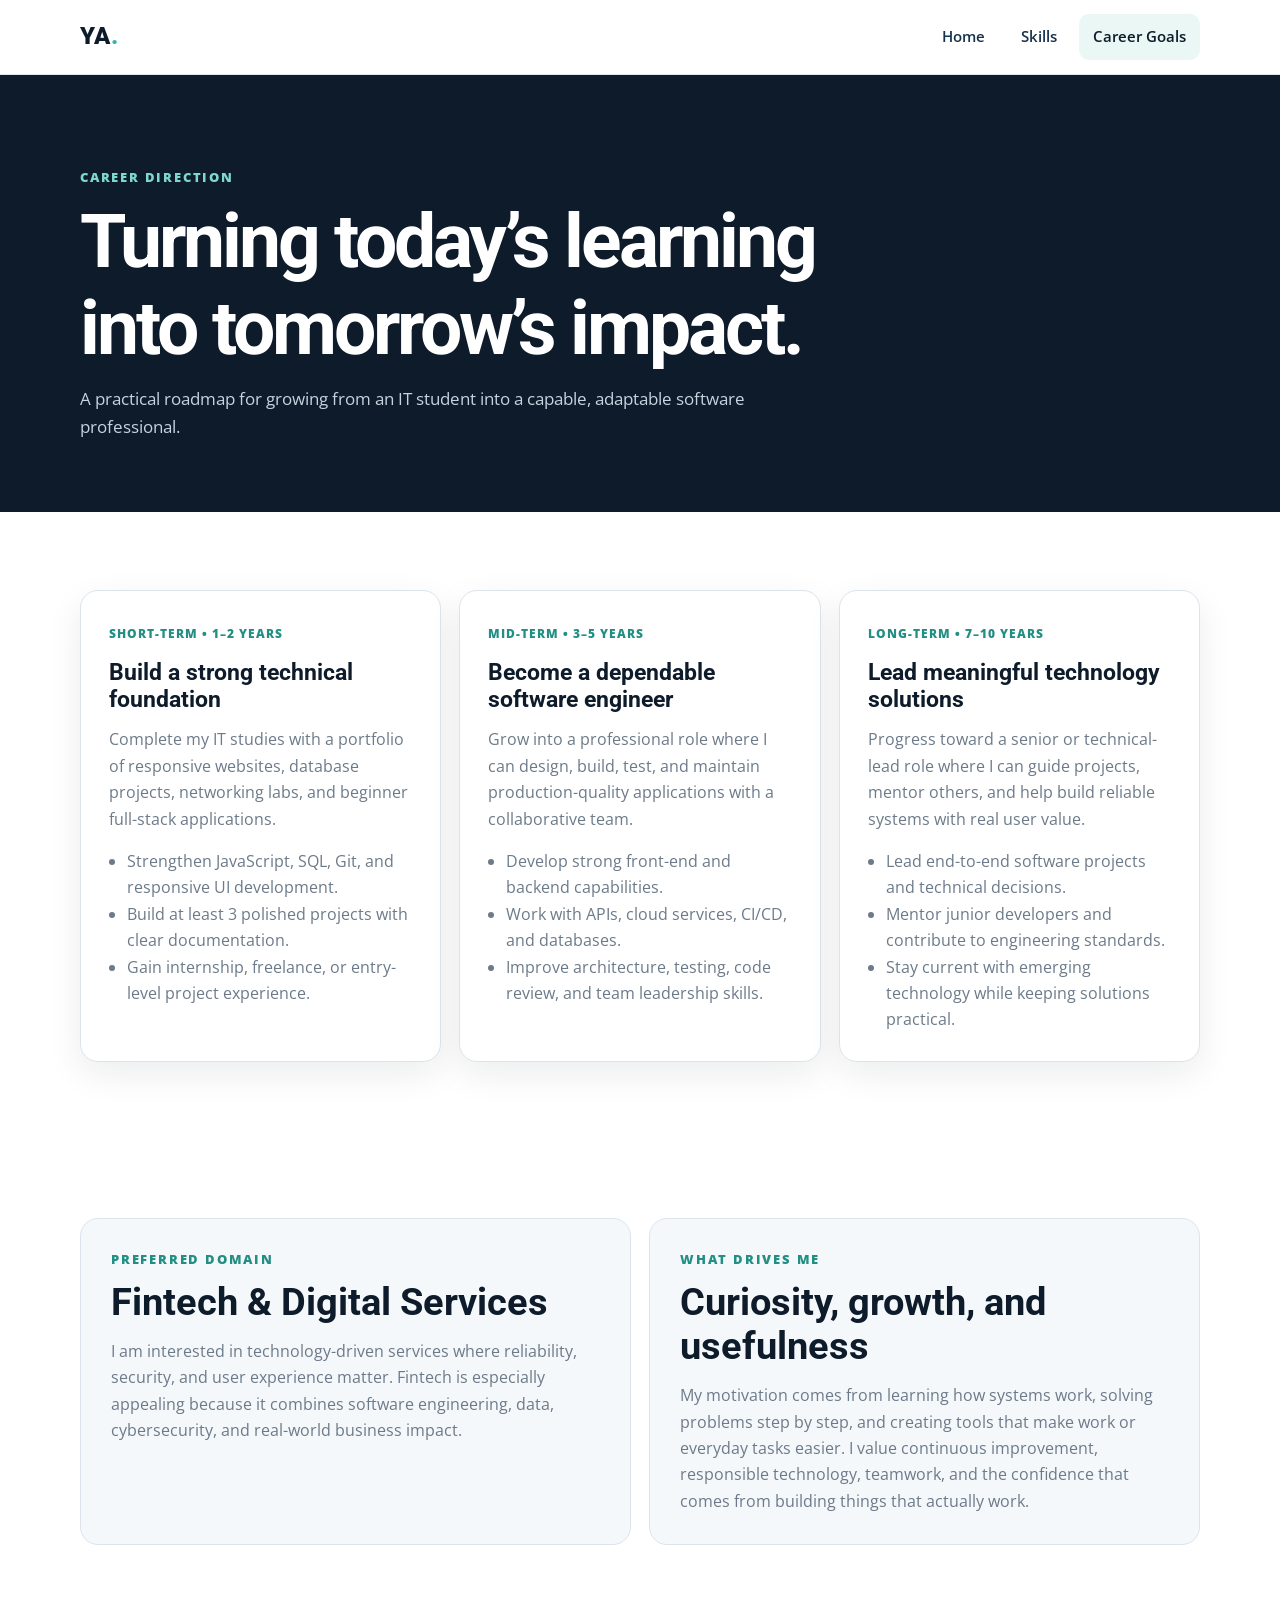
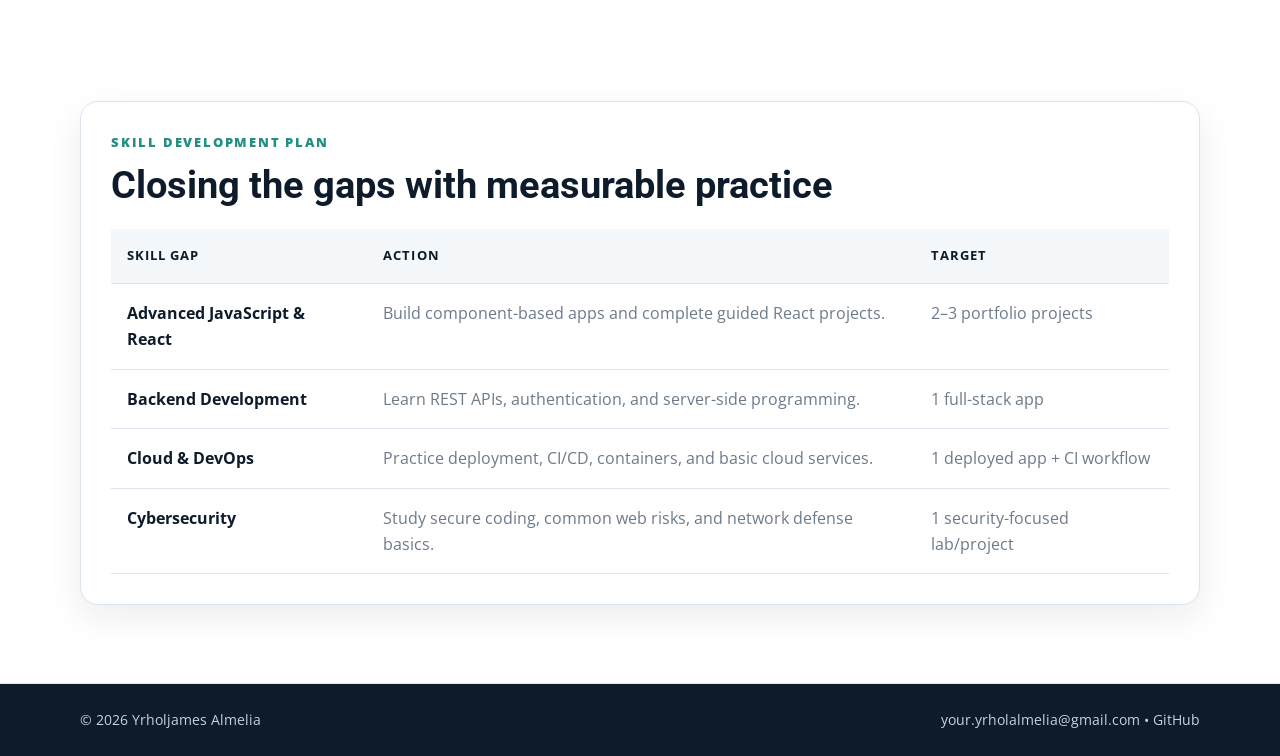
==== career-goals.html @ 5f282bfc "Add files via upload" ====
<!DOCTYPE html>
<html lang="en">
<head>
  <meta charset="UTF-8" />
  <meta name="viewport" content="width=device-width, initial-scale=1.0" />
  <meta name="description" content="Career goals and skill development plan for Yrholjames Almelia." />
  <title>Yrholjames Almelia | Career Goals</title>
  <link rel="preconnect" href="https://fonts.googleapis.com" />
  <link rel="preconnect" href="https://fonts.gstatic.com" crossorigin />
  <link href="https://fonts.googleapis.com/css2?family=Open+Sans:wght@400;500;600;700&family=Roboto:wght@700;900&display=swap" rel="stylesheet" />
  <link rel="stylesheet" href="styles.css" />
</head>
<body>
  <header class="site-header">
    <nav class="navbar container" aria-label="Main navigation">
      <a class="brand" href="index.html">YA<span>.</span></a>
      <button class="menu-toggle" type="button" aria-expanded="false" aria-controls="nav-links">Menu</button>
      <div class="nav-links" id="nav-links">
        <a href="index.html">Home</a>
        <a href="skills.html">Skills</a>
        <a class="active" href="career-goals.html">Career Goals</a>
      </div>
    </nav>
  </header>

  <main>
    <section class="page-hero">
      <div class="container">
        <p class="eyebrow">Career Direction</p>
        <h1>Turning today’s learning into tomorrow’s impact.</h1>
        <p>A practical roadmap for growing from an IT student into a capable, adaptable software professional.</p>
      </div>
    </section>

    <section class="container section-space">
      <div class="goal-timeline">
        <article class="goal-card">
          <span class="goal-time">Short-Term • 1–2 Years</span>
          <h2>Build a strong technical foundation</h2>
          <p>Complete my IT studies with a portfolio of responsive websites, database projects, networking labs, and beginner full-stack applications.</p>
          <ul>
            <li>Strengthen JavaScript, SQL, Git, and responsive UI development.</li>
            <li>Build at least 3 polished projects with clear documentation.</li>
            <li>Gain internship, freelance, or entry-level project experience.</li>
          </ul>
        </article>

        <article class="goal-card">
          <span class="goal-time">Mid-Term • 3–5 Years</span>
          <h2>Become a dependable software engineer</h2>
          <p>Grow into a professional role where I can design, build, test, and maintain production-quality applications with a collaborative team.</p>
          <ul>
            <li>Develop strong front-end and backend capabilities.</li>
            <li>Work with APIs, cloud services, CI/CD, and databases.</li>
            <li>Improve architecture, testing, code review, and team leadership skills.</li>
          </ul>
        </article>

        <article class="goal-card">
          <span class="goal-time">Long-Term • 7–10 Years</span>
          <h2>Lead meaningful technology solutions</h2>
          <p>Progress toward a senior or technical-lead role where I can guide projects, mentor others, and help build reliable systems with real user value.</p>
          <ul>
            <li>Lead end-to-end software projects and technical decisions.</li>
            <li>Mentor junior developers and contribute to engineering standards.</li>
            <li>Stay current with emerging technology while keeping solutions practical.</li>
          </ul>
        </article>
      </div>
    </section>

    <section class="container section-space">
      <div class="two-panel">
        <article class="info-panel">
          <p class="eyebrow">Preferred Domain</p>
          <h2>Fintech &amp; Digital Services</h2>
          <p>
            I am interested in technology-driven services where reliability, security, and user experience matter.
            Fintech is especially appealing because it combines software engineering, data, cybersecurity, and real-world business impact.
          </p>
        </article>
        <article class="info-panel">
          <p class="eyebrow">What Drives Me</p>
          <h2>Curiosity, growth, and usefulness</h2>
          <p>
            My motivation comes from learning how systems work, solving problems step by step, and creating tools that make work or everyday tasks easier.
            I value continuous improvement, responsible technology, teamwork, and the confidence that comes from building things that actually work.
          </p>
        </article>
      </div>
    </section>

    <section class="container section-space">
      <div class="development-plan">
        <div class="section-heading">
          <p class="eyebrow">Skill Development Plan</p>
          <h2>Closing the gaps with measurable practice</h2>
        </div>
        <div class="plan-table-wrap">
          <table>
            <thead>
              <tr><th>Skill Gap</th><th>Action</th><th>Target</th></tr>
            </thead>
            <tbody>
              <tr><td>Advanced JavaScript &amp; React</td><td>Build component-based apps and complete guided React projects.</td><td>2–3 portfolio projects</td></tr>
              <tr><td>Backend Development</td><td>Learn REST APIs, authentication, and server-side programming.</td><td>1 full-stack app</td></tr>
              <tr><td>Cloud &amp; DevOps</td><td>Practice deployment, CI/CD, containers, and basic cloud services.</td><td>1 deployed app + CI workflow</td></tr>
              <tr><td>Cybersecurity</td><td>Study secure coding, common web risks, and network defense basics.</td><td>1 security-focused lab/project</td></tr>
            </tbody>
          </table>
        </div>
      </div>
    </section>
  </main>

  <footer class="site-footer">
    <div class="container footer-inner">
      <p>© 2026 Yrholjames Almelia</p>
      <p><a href="mailto:your.yrholalmelia@gmail.com">your.yrholalmelia@gmail.com</a> • <a href="https://github.com/yrholalmelia" target="_blank" rel="noopener noreferrer">GitHub</a></p>
    </div>
  </footer>

  <script src="script.js"></script>
</body>
</html>
---- styles.css ----
/* =========================================
   Portfolio Global Styles
   Easy to update for future project phases.
   ========================================= */

:root {
  --navy: #0d1b2a;
  --navy-2: #17324d;
  --white: #ffffff;
  --accent: #2fb7a8;
  --accent-dark: #238f84;
  --text: #263445;
  --muted: #6c7a89;
  --line: #dbe4ec;
  --surface: #f5f8fb;
  --shadow: 0 12px 35px rgba(13, 27, 42, 0.08);
  --radius: 18px;
}

* { box-sizing: border-box; }
html { scroll-behavior: smooth; }
body {
  margin: 0;
  font-family: "Open Sans", Arial, sans-serif;
  color: var(--text);
  background: var(--white);
  line-height: 1.65;
}
a { color: inherit; text-decoration: none; }
img { max-width: 100%; display: block; }

.container {
  width: min(1120px, calc(100% - 40px));
  margin: 0 auto;
}

.site-header {
  position: sticky;
  top: 0;
  z-index: 50;
  background: rgba(255, 255, 255, 0.97);
  border-bottom: 1px solid var(--line);
  backdrop-filter: blur(8px);
}

.navbar {
  min-height: 74px;
  display: flex;
  align-items: center;
  justify-content: space-between;
  gap: 24px;
}

.brand {
  font-family: "Roboto", sans-serif;
  font-size: 1.5rem;
  font-weight: 900;
  letter-spacing: 0.04em;
  color: var(--navy);
}
.brand span { color: var(--accent); }

.nav-links { display: flex; align-items: center; gap: 8px; }
.nav-links a {
  padding: 10px 14px;
  border-radius: 10px;
  font-size: 0.95rem;
  font-weight: 600;
  color: var(--navy-2);
}
.nav-links a:hover,
.nav-links a.active {
  color: var(--navy);
  background: #eaf7f5;
}

.menu-toggle {
  display: none;
  border: 1px solid var(--line);
  background: var(--white);
  color: var(--navy);
  border-radius: 10px;
  padding: 9px 12px;
  font-weight: 700;
  cursor: pointer;
}

h1, h2, h3 { margin: 0 0 14px; color: var(--navy); line-height: 1.15; }
h1, h2 { font-family: "Roboto", sans-serif; }
h1 { font-size: clamp(2.5rem, 7vw, 4.7rem); letter-spacing: -0.04em; }
h2 { font-size: clamp(1.7rem, 3vw, 2.4rem); }
p { margin: 0 0 16px; }

.eyebrow {
  margin-bottom: 10px;
  color: var(--accent-dark);
  font-size: 0.8rem;
  font-weight: 800;
  text-transform: uppercase;
  letter-spacing: 0.14em;
}

.section-space { padding: 78px 0; }

.hero {
  display: grid;
  grid-template-columns: minmax(0, 1.7fr) minmax(260px, 0.8fr);
  align-items: center;
  gap: 70px;
  min-height: 650px;
}

.hero-tagline {
  max-width: 720px;
  color: var(--navy-2);
  font-size: clamp(1.1rem, 2vw, 1.35rem);
  font-weight: 700;
}
.hero-intro { max-width: 700px; color: var(--muted); font-size: 1.05rem; }
.hero-actions { display: flex; flex-wrap: wrap; gap: 12px; margin-top: 28px; }

.btn {
  display: inline-flex;
  align-items: center;
  justify-content: center;
  min-height: 48px;
  padding: 0 18px;
  border-radius: 12px;
  font-weight: 700;
  border: 1px solid transparent;
  transition: transform 0.2s ease, background 0.2s ease;
}
.btn:hover { transform: translateY(-2px); }
.btn-primary { color: var(--white); background: var(--navy); }
.btn-primary:hover { background: var(--navy-2); }
.btn-secondary { color: var(--navy); border-color: var(--line); background: var(--white); }
.btn-secondary:hover { background: var(--surface); }

.profile-card {
  padding: 28px;
  text-align: center;
  border: 1px solid var(--line);
  border-radius: var(--radius);
  background: var(--surface);
  box-shadow: var(--shadow);
}
.profile-photo {
  width: 190px;
  height: 190px;
  margin: 0 auto 18px;
  display: grid;
  place-items: center;
  border-radius: 50%;
  color: var(--white);
  background: var(--navy);
  font-family: "Roboto", sans-serif;
  font-size: 3.2rem;
  font-weight: 900;
  border: 8px solid var(--white);
  box-shadow: 0 8px 25px rgba(13, 27, 42, 0.16);
}
.profile-label { margin-bottom: 4px; font-weight: 800; color: var(--navy); }
.profile-note { margin: 0; color: var(--muted); font-size: 0.9rem; }

.contact-strip { border-top: 1px solid var(--line); border-bottom: 1px solid var(--line); background: var(--surface); }
.contact-grid { display: grid; grid-template-columns: repeat(3, 1fr); }
.contact-grid a { padding: 24px; border-right: 1px solid var(--line); }
.contact-grid a:last-child { border-right: 0; }
.contact-grid a:hover { background: #edf2f6; }
.contact-title { display: block; margin-bottom: 5px; color: var(--accent-dark); font-size: 0.8rem; font-weight: 800; text-transform: uppercase; letter-spacing: 0.1em; }

.intro-section { border-bottom: 1px solid var(--line); }
.section-heading { margin-bottom: 22px; }
.two-column { display: grid; grid-template-columns: repeat(2, minmax(0, 1fr)); gap: 40px; color: var(--muted); }

.page-hero {
  padding: 92px 0 72px;
  background: var(--navy);
  color: #d8e7f4;
}
.page-hero h1 { max-width: 850px; color: var(--white); }
.page-hero p:last-child { max-width: 760px; margin: 0; color: #c6d3df; font-size: 1.05rem; }
.page-hero .eyebrow { color: #7dd8cb; }

.skills-grid { display: grid; grid-template-columns: repeat(2, minmax(0, 1fr)); gap: 20px; }
.skill-category {
  padding: 24px;
  border: 1px solid var(--line);
  border-radius: var(--radius);
  background: var(--white);
  box-shadow: var(--shadow);
}
.skill-category h2 { font-size: 1.35rem; margin-bottom: 20px; }
.skill-item + .skill-item { margin-top: 22px; padding-top: 22px; border-top: 1px solid var(--line); }
.skill-head { display: flex; align-items: center; justify-content: space-between; gap: 12px; }
.badge {
  flex: 0 0 auto;
  padding: 4px 9px;
  border-radius: 999px;
  background: #eef2f6;
  color: var(--navy-2);
  font-size: 0.72rem;
  font-weight: 800;
}
.badge-intermediate, .badge-proficient { background: #e2f5f2; color: #186b63; }
.badge-beginner { background: #eef3f9; color: #31516e; }
.badge-novice { background: #f0f1f3; color: #5d6874; }
.progress { height: 8px; margin: 9px 0 10px; overflow: hidden; border-radius: 999px; background: #e9eef2; }
.progress span { display: block; height: 100%; border-radius: inherit; background: var(--accent); }
.skill-item p { margin: 0; color: var(--muted); font-size: 0.92rem; }

.gap-panel {
  padding: 34px;
  border-radius: var(--radius);
  background: var(--navy);
  color: #dbe7f0;
}
.gap-panel h2 { color: var(--white); }
.gap-panel > p:not(.eyebrow) { max-width: 760px; color: #c4d1dc; }
.gap-grid { display: grid; grid-template-columns: repeat(2, 1fr); gap: 16px; margin-top: 26px; }
.gap-grid > div { padding: 18px; border: 1px solid rgba(255,255,255,0.12); border-radius: 14px; background: rgba(255,255,255,0.05); }
.gap-grid strong { display: block; margin-bottom: 4px; color: var(--white); }
.gap-grid span { display: block; color: #c4d1dc; font-size: 0.92rem; }

.goal-timeline { display: grid; grid-template-columns: repeat(3, 1fr); gap: 18px; }
.goal-card { position: relative; padding: 28px; border: 1px solid var(--line); border-radius: var(--radius); background: var(--white); box-shadow: var(--shadow); }
.goal-time { display: inline-block; margin-bottom: 14px; color: var(--accent-dark); font-size: 0.78rem; font-weight: 800; letter-spacing: 0.08em; text-transform: uppercase; }
.goal-card h2 { font-size: 1.45rem; }
.goal-card p, .goal-card li { color: var(--muted); }
.goal-card ul { margin: 16px 0 0; padding-left: 18px; }

.two-panel { display: grid; grid-template-columns: repeat(2, 1fr); gap: 18px; }
.info-panel { padding: 30px; border: 1px solid var(--line); border-radius: var(--radius); background: var(--surface); }
.info-panel p:last-child { margin: 0; color: var(--muted); }

.development-plan { padding: 30px; border: 1px solid var(--line); border-radius: var(--radius); background: var(--white); box-shadow: var(--shadow); }
.plan-table-wrap { overflow-x: auto; }
table { width: 100%; min-width: 720px; border-collapse: collapse; }
th, td { padding: 16px; text-align: left; vertical-align: top; border-bottom: 1px solid var(--line); }
th { color: var(--navy); font-size: 0.82rem; text-transform: uppercase; letter-spacing: 0.08em; background: var(--surface); }
td { color: var(--muted); }
td:first-child { color: var(--navy); font-weight: 700; }

.site-footer { border-top: 1px solid var(--line); background: var(--navy); color: #c6d3df; }
.footer-inner { display: flex; justify-content: space-between; gap: 24px; padding: 24px 0; font-size: 0.9rem; }
.footer-inner p { margin: 0; }
.footer-inner a:hover { color: var(--white); }

@media (max-width: 900px) {
  .hero { grid-template-columns: 1fr; gap: 38px; min-height: auto; padding-top: 60px; }
  .profile-card { max-width: 340px; }
  .skills-grid, .goal-timeline { grid-template-columns: 1fr; }
}

@media (max-width: 720px) {
  .container { width: min(100% - 28px, 1120px); }
  .navbar { min-height: 68px; }
  .menu-toggle { display: block; }
  .nav-links {
    display: none;
    position: absolute;
    top: 68px;
    left: 14px;
    right: 14px;
    flex-direction: column;
    align-items: stretch;
    padding: 8px;
    border: 1px solid var(--line);
    border-radius: 14px;
    background: var(--white);
    box-shadow: var(--shadow);
  }
  .nav-links.open { display: flex; }
  .nav-links a { width: 100%; }
  .section-space { padding: 58px 0; }
  .contact-grid, .two-column, .gap-grid, .two-panel { grid-template-columns: 1fr; }
  .contact-grid a { border-right: 0; border-bottom: 1px solid var(--line); }
  .contact-grid a:last-child { border-bottom: 0; }
  .page-hero { padding: 66px 0 54px; }
  .footer-inner { flex-direction: column; }
}

@media (max-width: 480px) {
  h1 { font-size: 2.5rem; }
  .profile-photo { width: 150px; height: 150px; font-size: 2.5rem; }
  .skill-head { align-items: flex-start; flex-direction: column; }
  .gap-panel, .development-plan, .info-panel, .goal-card, .skill-category { padding: 22px; }
}
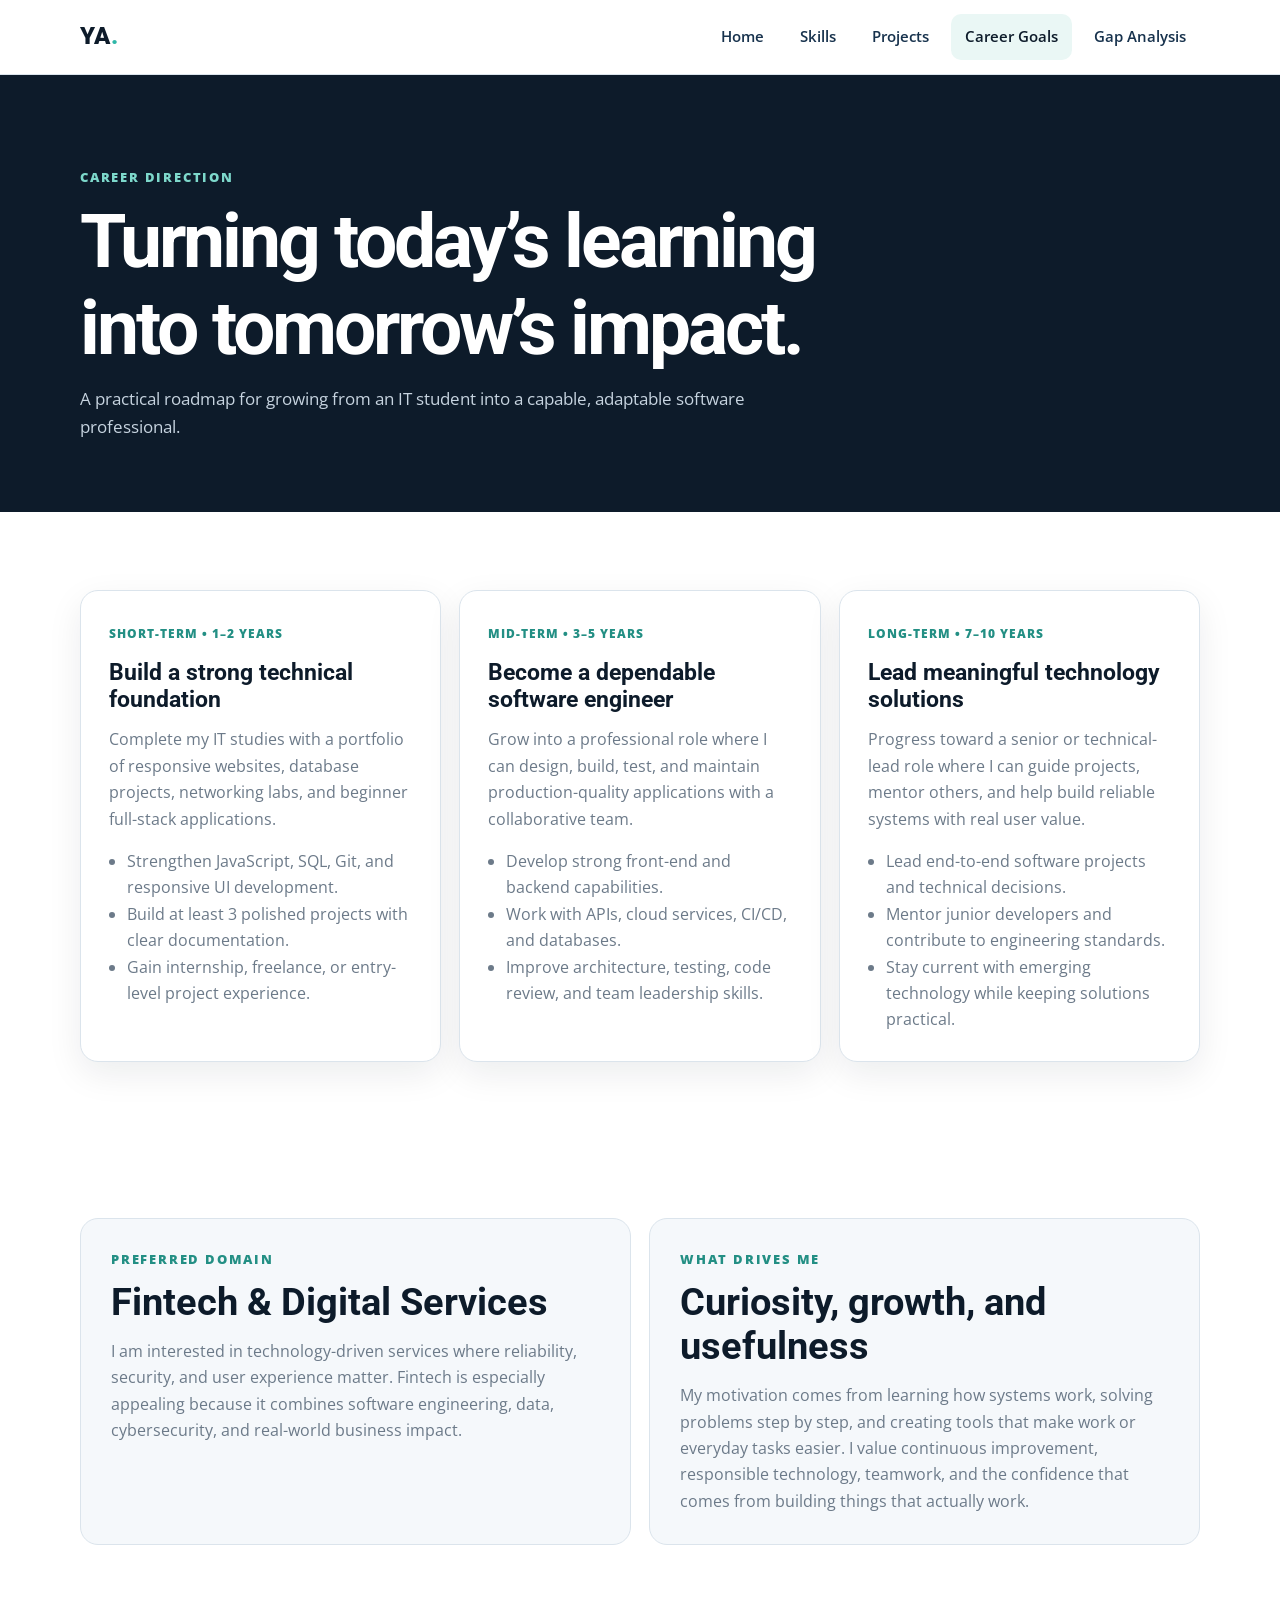
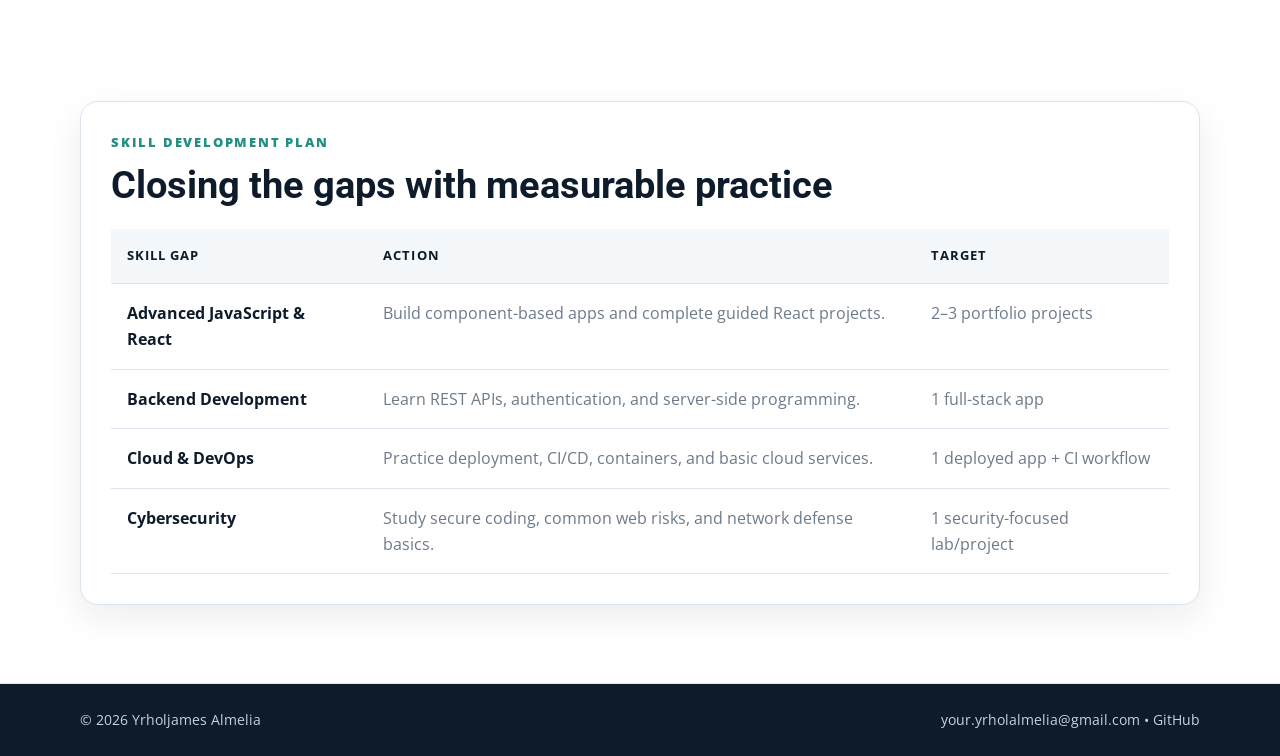
==== commit 9e364161: "Update career-goals.html" ====
--- a/career-goals.html
+++ b/career-goals.html
@@ -18,7 +18,9 @@
       <div class="nav-links" id="nav-links">
         <a href="index.html">Home</a>
         <a href="skills.html">Skills</a>
+        <a href="projects.html">Projects</a>
         <a class="active" href="career-goals.html">Career Goals</a>
+        <a href="gap-analysis.html">Gap Analysis</a>
       </div>
     </nav>
   </header>
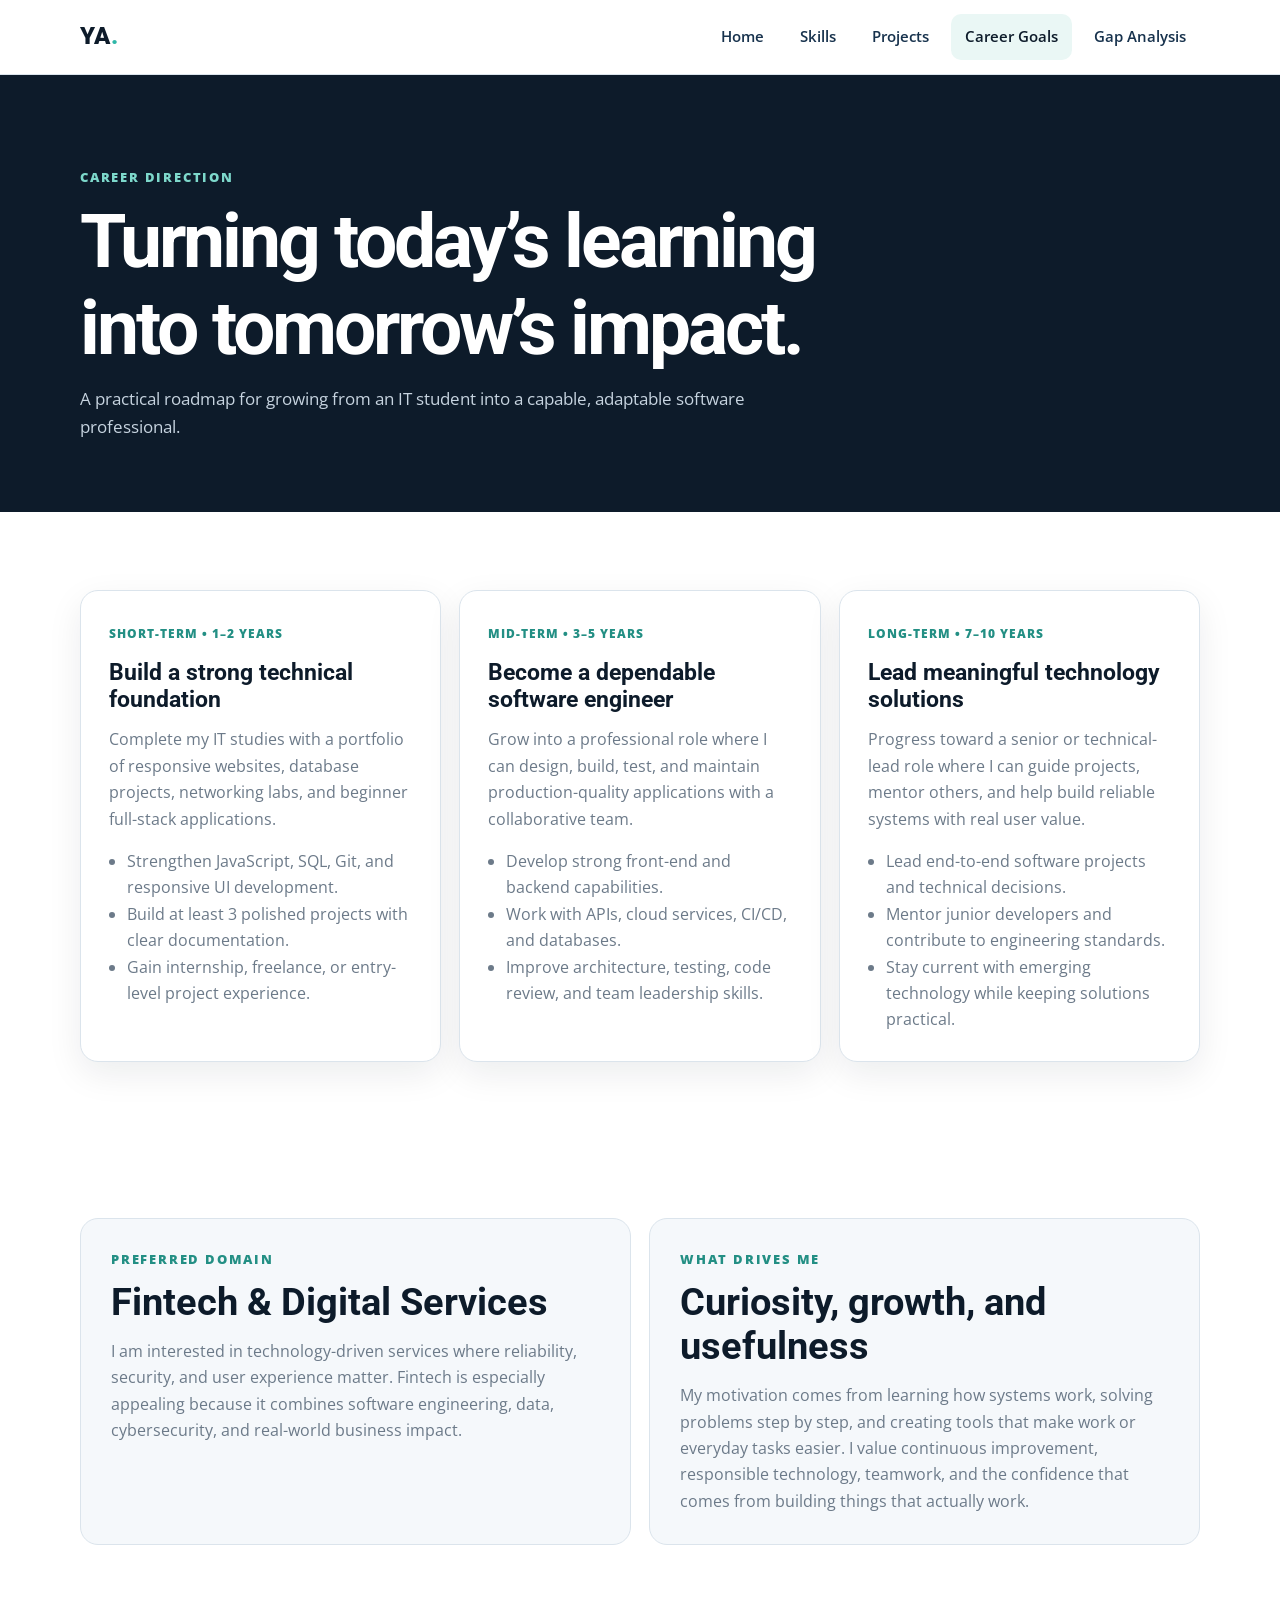
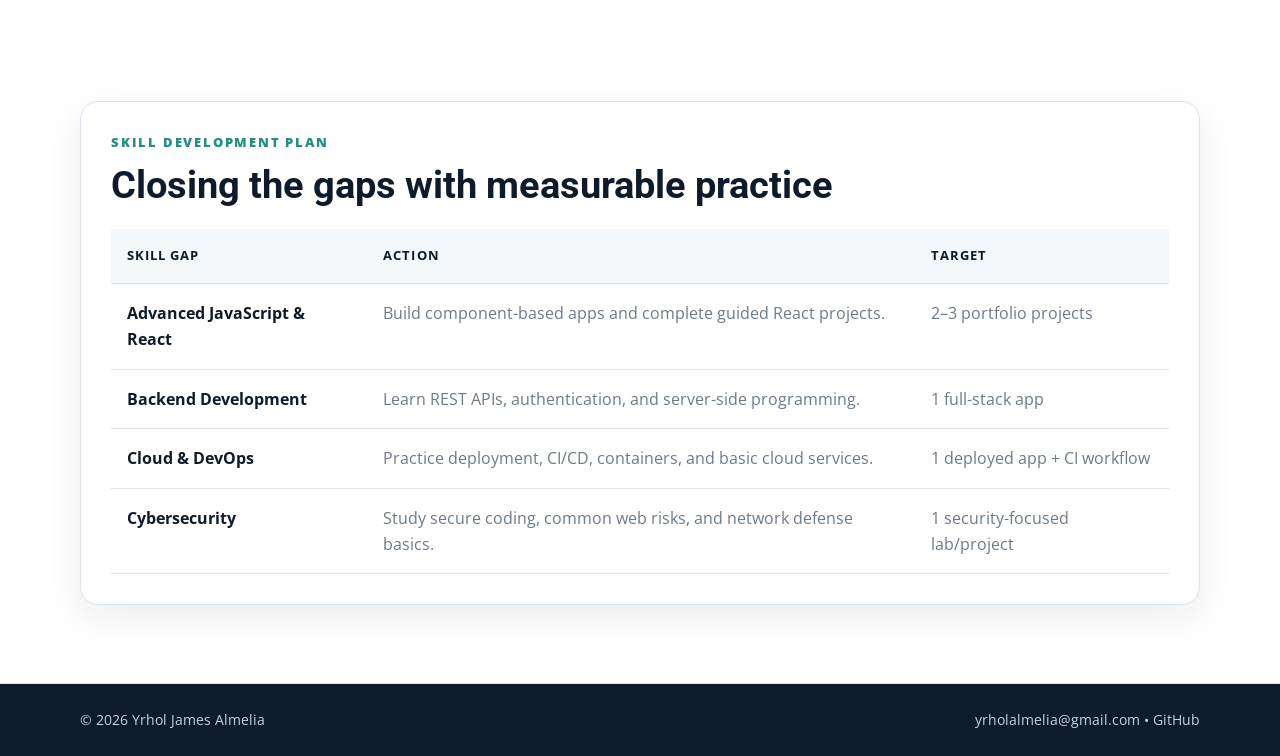
==== commit b948a3f3: "Update career-goals.html" ====
--- a/career-goals.html
+++ b/career-goals.html
@@ -4,7 +4,7 @@
   <meta charset="UTF-8" />
   <meta name="viewport" content="width=device-width, initial-scale=1.0" />
   <meta name="description" content="Career goals and skill development plan for Yrholjames Almelia." />
-  <title>Yrholjames Almelia | Career Goals</title>
+  <title>Yrhol James Almelia | Career Goals</title>
   <link rel="preconnect" href="https://fonts.googleapis.com" />
   <link rel="preconnect" href="https://fonts.gstatic.com" crossorigin />
   <link href="https://fonts.googleapis.com/css2?family=Open+Sans:wght@400;500;600;700&family=Roboto:wght@700;900&display=swap" rel="stylesheet" />
@@ -117,8 +117,8 @@
 
   <footer class="site-footer">
     <div class="container footer-inner">
-      <p>© 2026 Yrholjames Almelia</p>
-      <p><a href="mailto:your.yrholalmelia@gmail.com">your.yrholalmelia@gmail.com</a> • <a href="https://github.com/yrholalmelia" target="_blank" rel="noopener noreferrer">GitHub</a></p>
+      <p>© 2026 Yrhol James Almelia</p>
+      <p><a href="mailto:your.yrholalmelia@gmail.com">yrholalmelia@gmail.com</a> • <a href="https://github.com/yrholalmelia" target="_blank" rel="noopener noreferrer">GitHub</a></p>
     </div>
   </footer>
 
--- a/styles.css
+++ b/styles.css
@@ -1,6 +1,5 @@
 /* =========================================
    Portfolio Global Styles
-   Easy to update for future project phases.
    ========================================= */
 
 :root {
@@ -89,6 +88,7 @@
 h1, h2 { font-family: "Roboto", sans-serif; }
 h1 { font-size: clamp(2.5rem, 7vw, 4.7rem); letter-spacing: -0.04em; }
 h2 { font-size: clamp(1.7rem, 3vw, 2.4rem); }
+h3 { font-size: 1.08rem; }
 p { margin: 0 0 16px; }
 
 .eyebrow {
@@ -135,6 +135,7 @@
 .btn-primary:hover { background: var(--navy-2); }
 .btn-secondary { color: var(--navy); border-color: var(--line); background: var(--white); }
 .btn-secondary:hover { background: var(--surface); }
+.btn-small { min-height: 40px; padding: 0 14px; font-size: 0.88rem; }
 
 .profile-card {
   padding: 28px;
@@ -181,6 +182,21 @@
 .page-hero h1 { max-width: 850px; color: var(--white); }
 .page-hero p:last-child { max-width: 760px; margin: 0; color: #c6d3df; font-size: 1.05rem; }
 .page-hero .eyebrow { color: #7dd8cb; }
+
+.feature-grid { display: grid; grid-template-columns: repeat(3, 1fr); gap: 18px; }
+.feature-card {
+  display: block;
+  padding: 28px;
+  border: 1px solid var(--line);
+  border-radius: var(--radius);
+  background: var(--white);
+  box-shadow: var(--shadow);
+  transition: transform 0.2s ease, border-color 0.2s ease;
+}
+.feature-card:hover { transform: translateY(-4px); border-color: #a9d9d3; }
+.feature-card h2 { font-size: 1.5rem; }
+.feature-card p:not(.eyebrow) { color: var(--muted); }
+.feature-link { color: var(--accent-dark); font-weight: 800; }
 
 .skills-grid { display: grid; grid-template-columns: repeat(2, minmax(0, 1fr)); gap: 20px; }
 .skill-category {
@@ -241,15 +257,137 @@
 td { color: var(--muted); }
 td:first-child { color: var(--navy); font-weight: 700; }
 
+.project-grid { display: grid; grid-template-columns: repeat(2, minmax(0, 1fr)); gap: 20px; }
+.project-card {
+  position: relative;
+  padding: 30px;
+  border: 1px solid var(--line);
+  border-radius: var(--radius);
+  background: var(--white);
+  box-shadow: var(--shadow);
+}
+.project-number {
+  position: absolute;
+  top: 22px;
+  right: 24px;
+  color: #c7d3dd;
+  font-family: "Roboto", sans-serif;
+  font-size: 2.1rem;
+  font-weight: 900;
+}
+.project-card > h2 { padding-right: 60px; font-size: 1.65rem; }
+.project-role { color: var(--navy-2); }
+.project-block + .project-block { margin-top: 18px; padding-top: 18px; border-top: 1px solid var(--line); }
+.project-block h3 { margin-bottom: 8px; }
+.project-block p, .project-block li { color: var(--muted); }
+.project-block ul { margin: 8px 0 0; padding-left: 18px; }
+.project-evidence {
+  display: flex;
+  flex-wrap: wrap;
+  align-items: center;
+  gap: 10px;
+  margin-top: 22px;
+  padding-top: 18px;
+  border-top: 1px solid var(--line);
+}
+.project-evidence strong { color: var(--navy); }
+.project-evidence span { flex: 1 1 100%; color: var(--muted); font-size: 0.9rem; }
+
+.gap-summary {
+  display: grid;
+  grid-template-columns: minmax(0, 1fr) 220px;
+  gap: 24px;
+  align-items: center;
+  padding: 32px;
+  border: 1px solid var(--line);
+  border-radius: var(--radius);
+  background: var(--surface);
+}
+.gap-summary p:last-child { margin-bottom: 0; color: var(--muted); }
+.gap-summary-stat {
+  min-height: 150px;
+  display: grid;
+  place-items: center;
+  align-content: center;
+  border-radius: 16px;
+  background: var(--navy);
+  color: var(--white);
+  text-align: center;
+}
+.gap-summary-stat strong {
+  font-family: "Roboto", sans-serif;
+  font-size: 3.2rem;
+  line-height: 1;
+}
+.gap-summary-stat span {
+  margin-top: 8px;
+  color: #c6d3df;
+  font-size: 0.9rem;
+  font-weight: 700;
+}
+
+.roadmap { display: grid; gap: 18px; }
+.roadmap-item {
+  display: grid;
+  grid-template-columns: 72px minmax(0, 1fr);
+  gap: 24px;
+  padding: 28px;
+  border: 1px solid var(--line);
+  border-radius: var(--radius);
+  background: var(--white);
+  box-shadow: var(--shadow);
+}
+.roadmap-step {
+  width: 58px;
+  height: 58px;
+  display: grid;
+  place-items: center;
+  border-radius: 16px;
+  background: #eaf7f5;
+  color: var(--accent-dark);
+  font-family: "Roboto", sans-serif;
+  font-size: 1.2rem;
+  font-weight: 900;
+}
+.roadmap-item h2 { font-size: 1.55rem; }
+.roadmap-item p { color: var(--muted); }
+.roadmap-item p:last-child { margin-bottom: 0; }
+.roadmap-target {
+  display: inline-block;
+  margin-top: 8px;
+  padding: 8px 12px;
+  border-radius: 10px;
+  background: var(--surface);
+  color: var(--navy-2) !important;
+}
+
+.timeline-road { display: grid; grid-template-columns: repeat(5, 1fr); gap: 12px; }
+.timeline-road div {
+  padding: 18px;
+  border-radius: 14px;
+  background: var(--surface);
+  border: 1px solid var(--line);
+}
+.timeline-road strong { display: block; margin-bottom: 7px; color: var(--navy); }
+.timeline-road span { display: block; color: var(--muted); font-size: 0.9rem; }
+
 .site-footer { border-top: 1px solid var(--line); background: var(--navy); color: #c6d3df; }
 .footer-inner { display: flex; justify-content: space-between; gap: 24px; padding: 24px 0; font-size: 0.9rem; }
 .footer-inner p { margin: 0; }
 .footer-inner a:hover { color: var(--white); }
 
+@media (max-width: 1050px) {
+  .nav-links { gap: 2px; }
+  .nav-links a { padding: 9px 10px; font-size: 0.88rem; }
+  .timeline-road { grid-template-columns: repeat(3, 1fr); }
+}
+
 @media (max-width: 900px) {
   .hero { grid-template-columns: 1fr; gap: 38px; min-height: auto; padding-top: 60px; }
   .profile-card { max-width: 340px; }
-  .skills-grid, .goal-timeline { grid-template-columns: 1fr; }
+  .skills-grid, .goal-timeline, .project-grid { grid-template-columns: 1fr; }
+  .gap-summary { grid-template-columns: 1fr; }
+  .gap-summary-stat { max-width: 220px; }
 }
 
 @media (max-width: 720px) {
@@ -274,15 +412,18 @@
   .nav-links a { width: 100%; }
   .section-space { padding: 58px 0; }
   .contact-grid, .two-column, .gap-grid, .two-panel { grid-template-columns: 1fr; }
+  .feature-grid { grid-template-columns: 1fr; }
   .contact-grid a { border-right: 0; border-bottom: 1px solid var(--line); }
   .contact-grid a:last-child { border-bottom: 0; }
   .page-hero { padding: 66px 0 54px; }
   .footer-inner { flex-direction: column; }
+  .timeline-road { grid-template-columns: 1fr; }
+  .roadmap-item { grid-template-columns: 1fr; }
 }
 
 @media (max-width: 480px) {
   h1 { font-size: 2.5rem; }
   .profile-photo { width: 150px; height: 150px; font-size: 2.5rem; }
   .skill-head { align-items: flex-start; flex-direction: column; }
-  .gap-panel, .development-plan, .info-panel, .goal-card, .skill-category { padding: 22px; }
-}
+  .gap-panel, .development-plan, .info-panel, .goal-card, .skill-category, .project-card, .roadmap-item, .gap-summary { padding: 22px; }
+}
